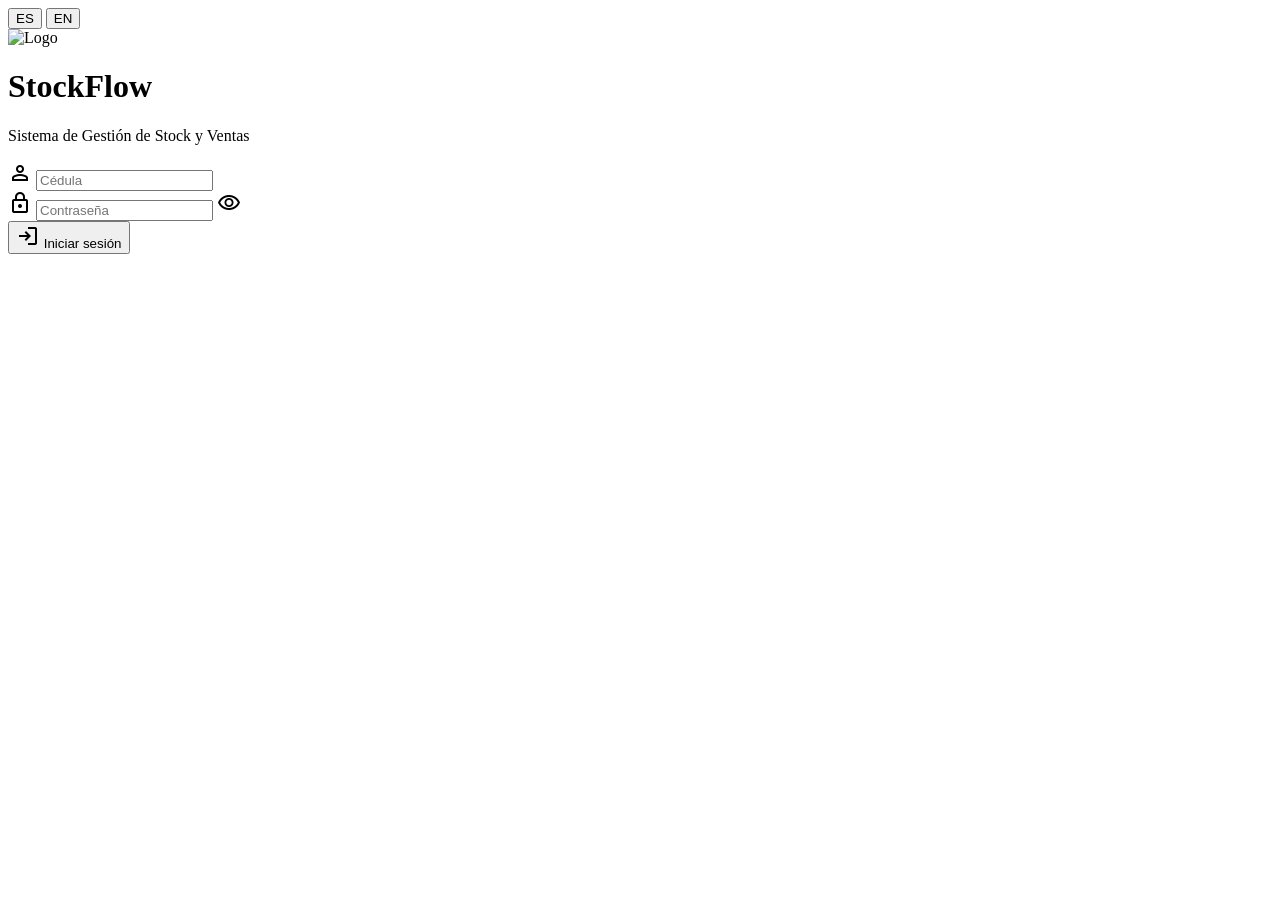
==== index.html @ 5f58e65b "Agrego estructura general, login y dashboard" ====
<!DOCTYPE html>
<html lang="es">
<head>
    <meta charset="UTF-8">
    <meta name="viewport" content="width=device-width, initial-scale=1.0">
    <title>StockFlow - Login</title>
    <link rel="stylesheet" href="style.css">
    <link rel="stylesheet" href="https://fonts.googleapis.com/css2?family=Material+Symbols+Outlined:opsz,wght,FILL,GRAD@24,400,0,0" />
</head>
<body>
    <div class="login-container">
        <div class="lang-selector-top">
            <button id="lang-es-btn" class="lang-btn active">ES</button>
            <button id="lang-en-btn" class="lang-btn">EN</button>
        </div>
        <div class="login-card">
            <div class="logo-container">
                <div class="logo-box">
                    <img src="https://i.imgur.com/XXTrfzQ.png" alt="Logo" class="system-logo">
                </div>
                <h1 id="txt-title">StockFlow</h1>
                <p class="subtitle" id="txt-subtitle">Sistema de Gestión de Stock y Ventas</p>
            </div>
            <form class="login-form" id="form-login">
                <div class="input-group">
                    <span class="material-symbols-outlined input-icon">person</span>
                    <input type="text" id="cedula" placeholder="Cédula" required>
                </div>
                <div class="input-group">
                    <span class="material-symbols-outlined input-icon">lock</span>
                    <input type="password" id="contrasena" placeholder="Contraseña" required>
                    <span class="material-symbols-outlined toggle-password" id="btn-toggle-pass">visibility</span>
                </div>
                <div id="error-message" class="error-msg-box"></div>
                <button type="submit" class="btn-submit">
                    <span class="material-symbols-outlined">login</span>
                    <span id="txt-btn-login">Iniciar sesión</span>
                </button>
            </form>
        </div>
    </div>
    <script src="js/login.js"></script>
</body>
</html>
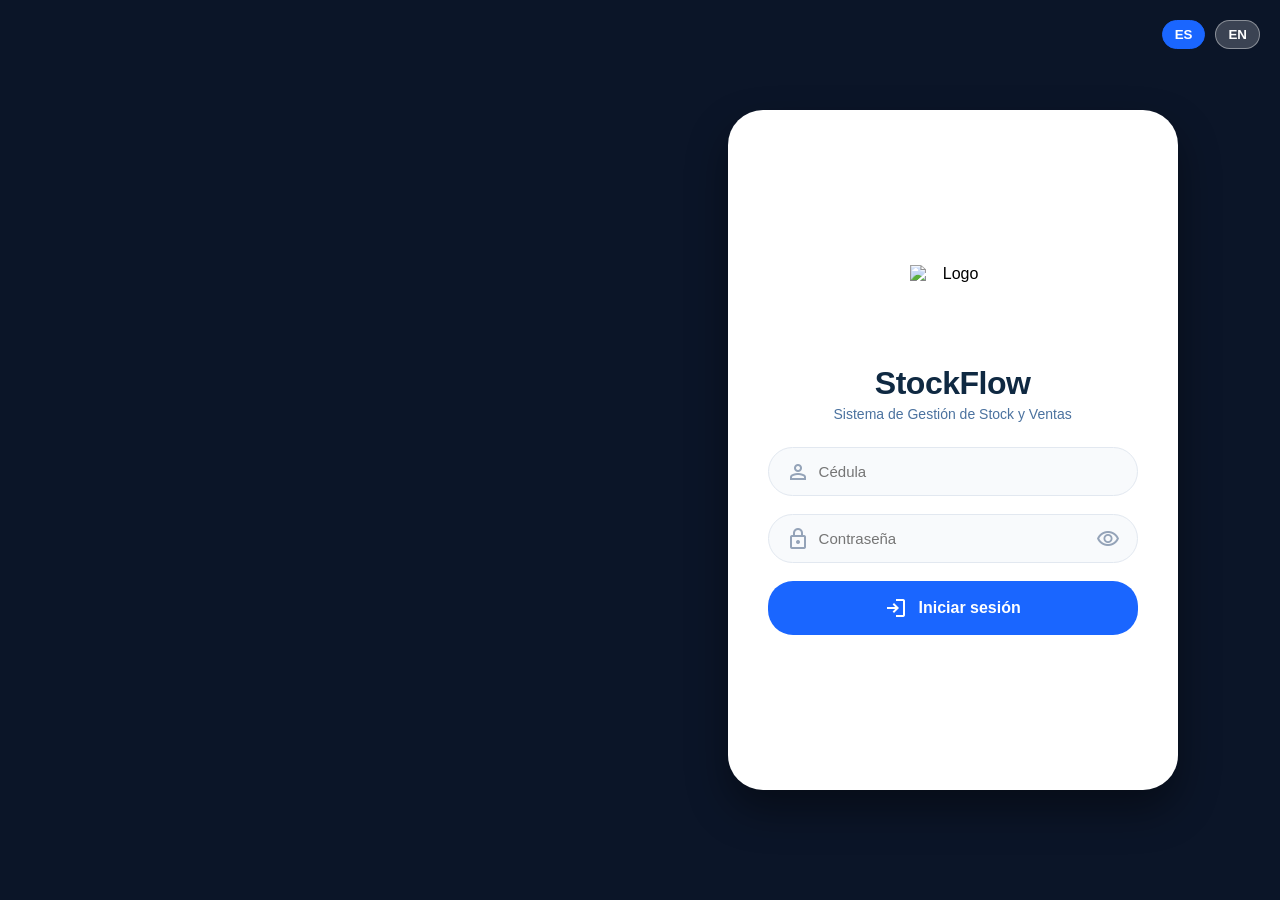
==== commit d3b08a79: "feat (ventas): Agrego html ventas" ====
--- a/index.html
+++ b/index.html
@@ -4,7 +4,7 @@
     <meta charset="UTF-8">
     <meta name="viewport" content="width=device-width, initial-scale=1.0">
     <title>StockFlow - Login</title>
-    <link rel="stylesheet" href="style.css">
+    <link rel="stylesheet" href="css/style.css">
     <link rel="stylesheet" href="https://fonts.googleapis.com/css2?family=Material+Symbols+Outlined:opsz,wght,FILL,GRAD@24,400,0,0" />
 </head>
 <body>
--- a/css/style.css
+++ b/css/style.css
@@ -0,0 +1,173 @@
+* {
+    margin: 0;
+    padding: 0;
+    box-sizing: border-box;
+    font-family: 'Segoe UI', Tahoma, Geneva, Verdana, sans-serif;
+}
+body {
+    height: 100vh;
+    display: flex;
+    justify-content: center;
+    align-items: center;
+    background-color: #0b1528;
+    overflow-x: hidden;
+}
+.login-container {
+    width: 100vw;
+    height: 100vh;
+    background-image: url('https://i.imgur.com/l5puYKM.jpeg');
+    background-size: cover;
+    background-position: center;
+    display: flex;
+    justify-content: flex-end;
+    align-items: center;
+    padding-right: 8%;
+    position: relative;
+}
+.lang-selector-top {
+    position: absolute;
+    top: 20px;
+    right: 20px;
+    display: flex;
+    gap: 10px;
+    z-index: 10;
+}
+.lang-btn {
+    background: rgba(255, 255, 255, 0.2);
+    border: 1px solid rgba(255, 255, 255, 0.4);
+    color: white;
+    padding: 6px 12px;
+    border-radius: 15px;
+    cursor: pointer;
+    font-weight: 600;
+}
+.lang-btn.active {
+    background: #1a66ff;
+    border-color: #1a66ff;
+}
+.login-card {
+    background-color: #ffffff;
+    width: 100%;
+    max-width: 450px;
+    height: 85vh;
+    max-height: 680px;
+    border-radius: 35px;
+    box-shadow: 0 20px 40px rgba(0, 0, 0, 0.4);
+    padding: 40px;
+    display: flex;
+    flex-direction: column;
+    justify-content: center;
+    align-items: center;
+}
+.logo-container {
+    text-align: center;
+    margin-bottom: 25px;
+    width: 100%;
+}
+.logo-box {
+    width: 85px;
+    height: 85px;
+    margin: 0 auto 15px;
+    display: flex;
+    justify-content: center;
+    align-items: center;
+}
+.system-logo {
+    width: 100%;
+    height: 100%;
+    object-fit: contain;
+}
+h1 {
+    color: #0f2942;
+    font-size: 32px;
+    font-weight: 700;
+    letter-spacing: -0.5px;
+}
+.subtitle {
+    color: #4b729f;
+    font-size: 14px;
+    margin-top: 4px;
+    font-weight: 500;
+}
+.login-form {
+    width: 100%;
+    display: flex;
+    flex-direction: column;
+    gap: 18px;
+}
+.input-group {
+    position: relative;
+    width: 100%;
+}
+.input-group input {
+    width: 100%;
+    padding: 15px 50px;
+    border: 1.5px solid #e2e8f0;
+    border-radius: 25px;
+    font-size: 15px;
+    outline: none;
+    background-color: #f8fafc;
+}
+.input-group input:focus {
+    border-color: #1a66ff;
+    background-color: #fff;
+}
+.input-icon {
+    position: absolute;
+    left: 18px;
+    top: 50%;
+    transform: translateY(-50%);
+    color: #94a3b8;
+}
+.toggle-password {
+    position: absolute;
+    right: 18px;
+    top: 50%;
+    transform: translateY(-50%);
+    color: #94a3b8;
+    cursor: pointer;
+    user-select: none;
+}
+.error-msg-box {
+    color: #ef4444;
+    font-size: 14px;
+    text-align: center;
+    display: none;
+    font-weight: 600;
+}
+.btn-submit {
+    background-color: #1a66ff;
+    color: white;
+    border: none;
+    padding: 15px;
+    border-radius: 25px;
+    font-size: 16px;
+    font-weight: 600;
+    cursor: pointer;
+    display: flex;
+    justify-content: center;
+    align-items: center;
+    gap: 10px;
+}
+.btn-submit:hover {
+    background-color: #0052cc;
+}
+@media (max-width: 1024px) {
+    .login-container {
+        justify-content: center;
+        padding-right: 0;
+    }
+}
+@media (max-width: 480px) {
+    .login-container {
+        background-image: none;
+        background-color: #0f172a;
+        padding: 15px;
+    }
+    .login-card {
+        width: 100%;
+        border-radius: 25px;
+        padding: 30px 20px;
+        box-shadow: none;
+    }
+}
